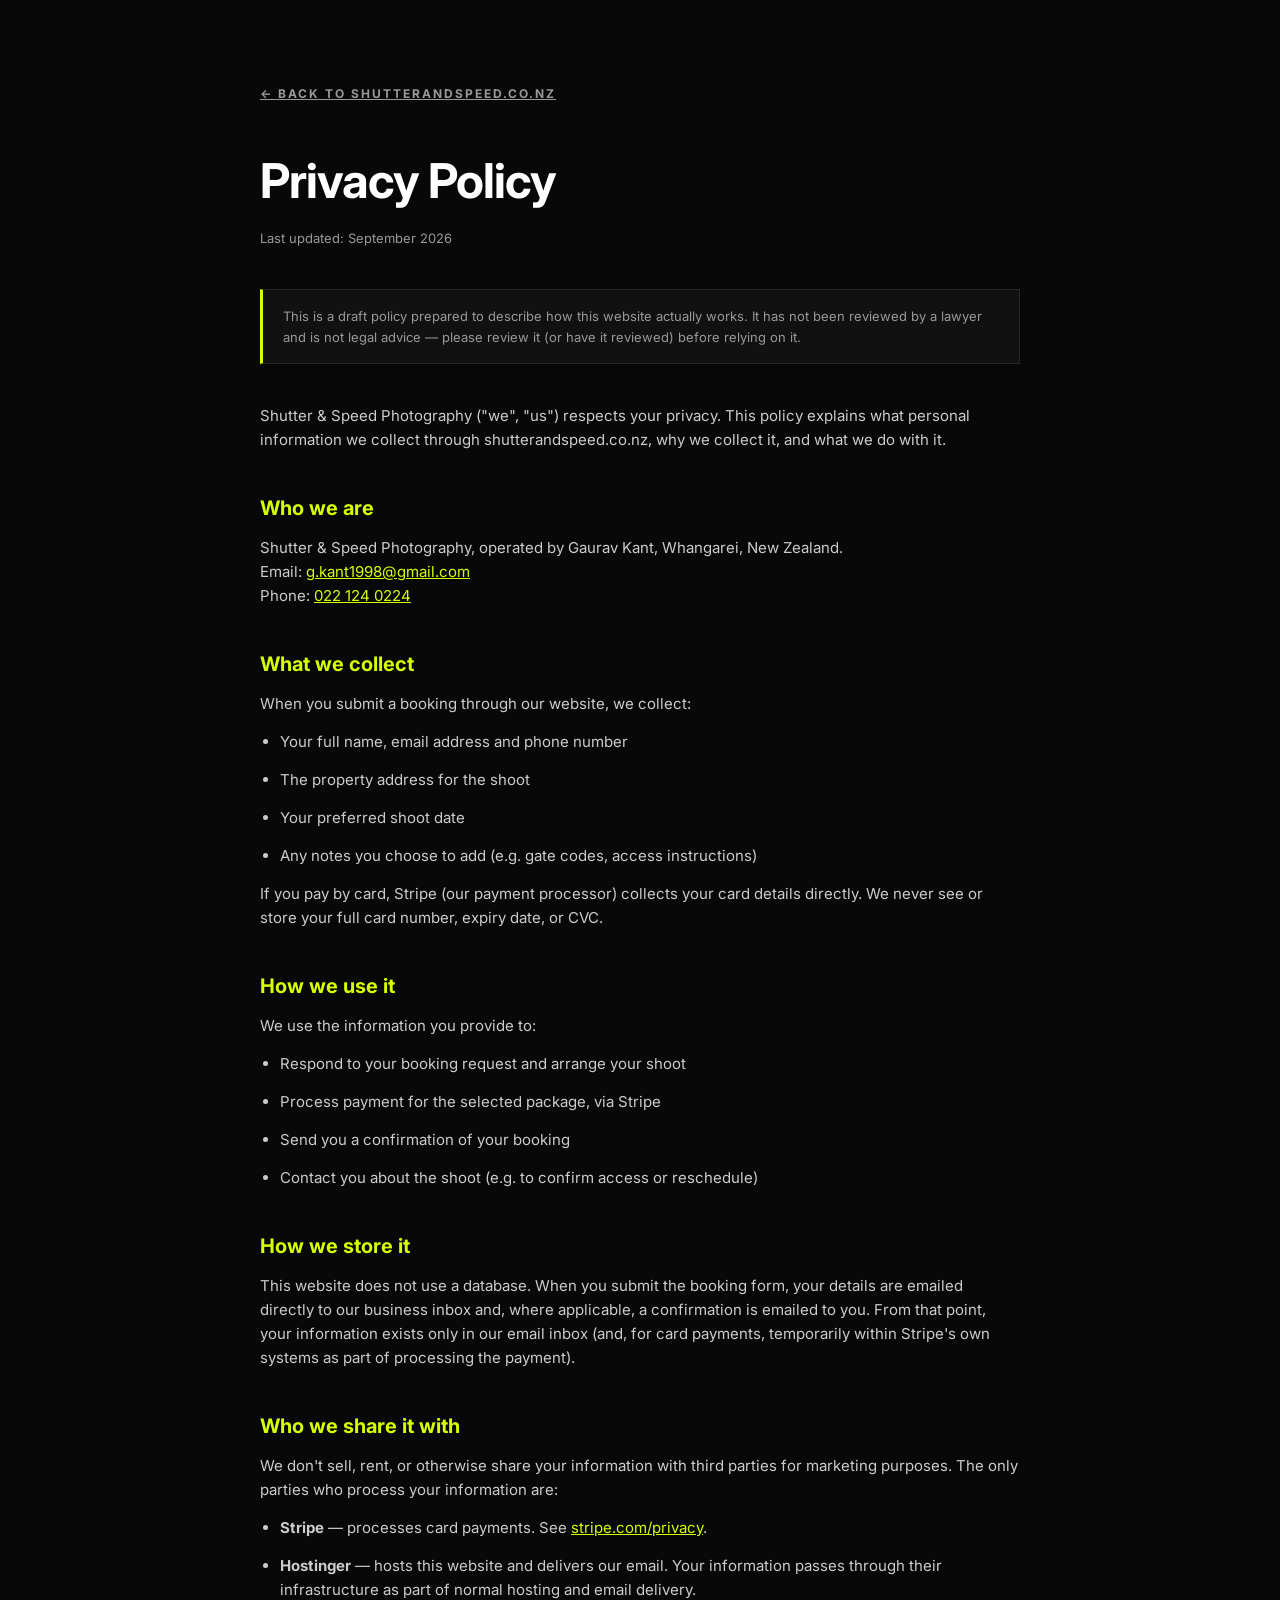
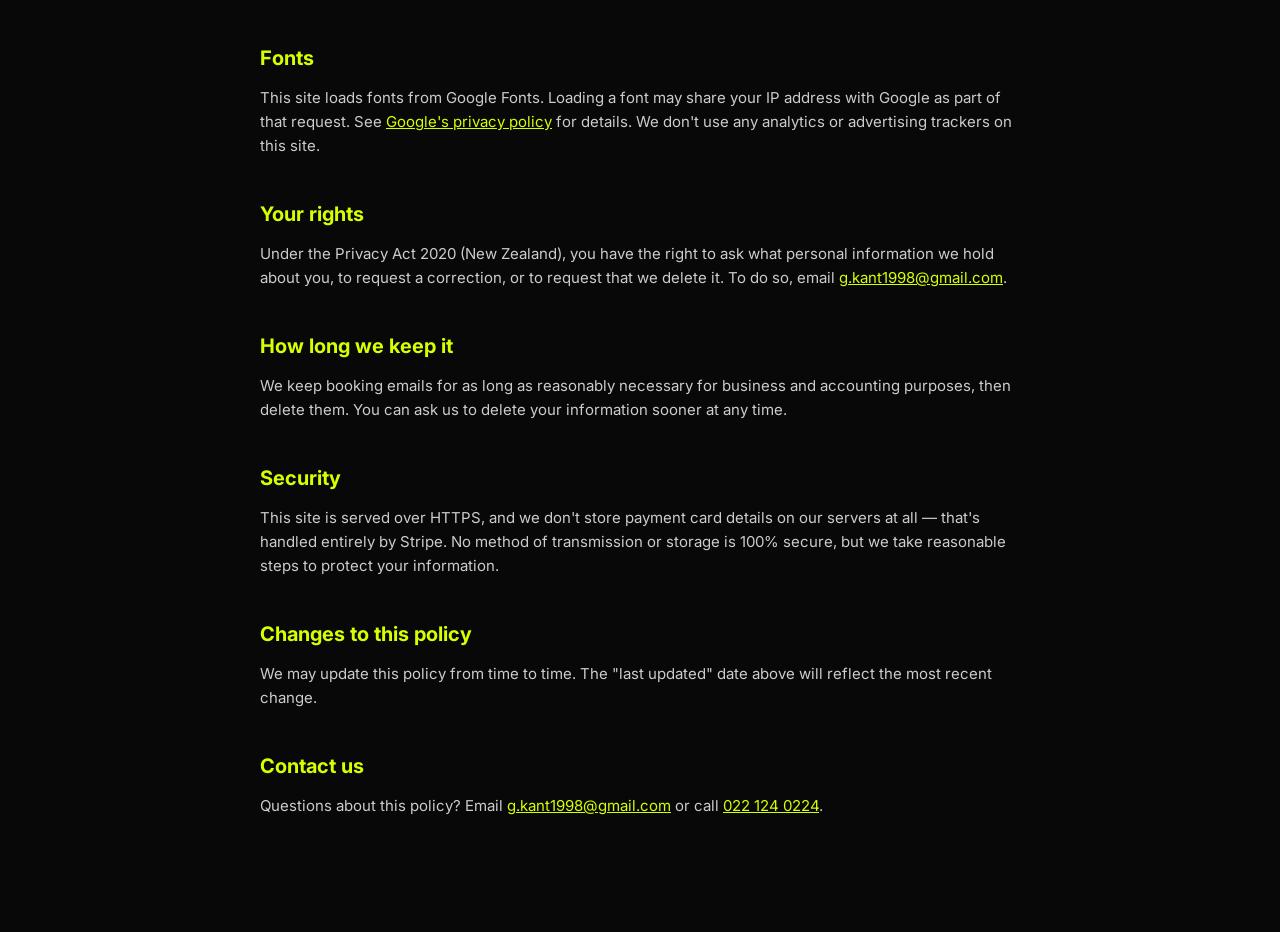
==== privacy.html @ 7725d75b "Add draft Privacy Policy and Terms of Service (Phase 14) Phase 14 content audit found no leftover pl" ====
<!DOCTYPE html>
<html lang="en">
<head>
  <meta charset="UTF-8">
  <meta name="viewport" content="width=device-width, initial-scale=1.0">
  <meta name="theme-color" content="#050505">
  <meta name="robots" content="noindex">

  <title>Privacy Policy — Shutter & Speed Photography</title>

  <link rel="icon" type="image/svg+xml"
    href="data:image/svg+xml,%3Csvg xmlns='http://www.w3.org/2000/svg' viewBox='0 0 64 64'%3E%3Crect width='64' height='64' fill='%23050505'/%3E%3Ccircle cx='32' cy='32' r='20' fill='none' stroke='%23d7ff00' stroke-width='6'/%3E%3C/svg%3E">

  <link rel="preconnect" href="https://fonts.googleapis.com">
  <link rel="preconnect" href="https://fonts.gstatic.com" crossorigin>
  <link href="https://fonts.googleapis.com/css2?family=Inter:wght@300;400;500;600;700;800;900&display=swap" rel="stylesheet">

  <style>
    :root {
      --black: #050505;
      --ink: #080808;
      --surface: #111111;
      --border: #272727;
      --muted: #999;
      --white: #fff;
      --volt: #d7ff00;
    }

    * { box-sizing: border-box; margin: 0; padding: 0; }

    body {
      background: var(--ink);
      color: var(--white);
      font-family: Inter, Arial, sans-serif;
      line-height: 1.6;
    }

    a { color: var(--volt); }

    .container {
      width: min(760px, calc(100% - 48px));
      margin: 0 auto;
      padding: 80px 0 100px;
    }

    .back-link {
      display: inline-block;
      margin-bottom: 40px;
      color: var(--muted);
      font-size: 12px;
      font-weight: 700;
      letter-spacing: 2px;
      text-transform: uppercase;
    }

    .back-link:hover { color: var(--volt); }

    h1 {
      font-size: clamp(32px, 5vw, 48px);
      letter-spacing: -1px;
      margin-bottom: 8px;
    }

    .updated {
      color: var(--muted);
      font-size: 13px;
      margin-bottom: 40px;
    }

    h2 {
      font-size: 20px;
      margin: 40px 0 12px;
      color: var(--volt);
    }

    p, li {
      color: #ccc;
      font-size: 15px;
      margin-bottom: 14px;
    }

    ul { padding-left: 20px; margin-bottom: 14px; }

    .draft-notice {
      background: var(--surface);
      border: 1px solid var(--border);
      border-left: 3px solid var(--volt);
      padding: 16px 20px;
      margin-bottom: 40px;
      font-size: 13px;
      color: var(--muted);
    }
  </style>
</head>
<body>

  <div class="container">

    <a href="/" class="back-link">&larr; Back to shutterandspeed.co.nz</a>

    <h1>Privacy Policy</h1>
    <p class="updated">Last updated: September 2026</p>

    <div class="draft-notice">
      This is a draft policy prepared to describe how this website actually
      works. It has not been reviewed by a lawyer and is not legal advice —
      please review it (or have it reviewed) before relying on it.
    </div>

    <p>
      Shutter &amp; Speed Photography ("we", "us") respects your privacy.
      This policy explains what personal information we collect through
      shutterandspeed.co.nz, why we collect it, and what we do with it.
    </p>

    <h2>Who we are</h2>
    <p>
      Shutter &amp; Speed Photography, operated by Gaurav Kant, Whangarei,
      New Zealand.<br>
      Email: <a href="mailto:g.kant1998@gmail.com">g.kant1998@gmail.com</a><br>
      Phone: <a href="tel:+64221240224">022 124 0224</a>
    </p>

    <h2>What we collect</h2>
    <p>When you submit a booking through our website, we collect:</p>
    <ul>
      <li>Your full name, email address and phone number</li>
      <li>The property address for the shoot</li>
      <li>Your preferred shoot date</li>
      <li>Any notes you choose to add (e.g. gate codes, access instructions)</li>
    </ul>
    <p>
      If you pay by card, Stripe (our payment processor) collects your card
      details directly. We never see or store your full card number, expiry
      date, or CVC.
    </p>

    <h2>How we use it</h2>
    <p>We use the information you provide to:</p>
    <ul>
      <li>Respond to your booking request and arrange your shoot</li>
      <li>Process payment for the selected package, via Stripe</li>
      <li>Send you a confirmation of your booking</li>
      <li>Contact you about the shoot (e.g. to confirm access or reschedule)</li>
    </ul>

    <h2>How we store it</h2>
    <p>
      This website does not use a database. When you submit the booking
      form, your details are emailed directly to our business inbox and,
      where applicable, a confirmation is emailed to you. From that point,
      your information exists only in our email inbox (and, for card
      payments, temporarily within Stripe's own systems as part of
      processing the payment).
    </p>

    <h2>Who we share it with</h2>
    <p>
      We don't sell, rent, or otherwise share your information with third
      parties for marketing purposes. The only parties who process your
      information are:
    </p>
    <ul>
      <li>
        <strong>Stripe</strong> — processes card payments. See
        <a href="https://stripe.com/privacy" target="_blank" rel="noopener noreferrer">stripe.com/privacy</a>.
      </li>
      <li>
        <strong>Hostinger</strong> — hosts this website and delivers our
        email. Your information passes through their infrastructure as
        part of normal hosting and email delivery.
      </li>
    </ul>

    <h2>Fonts</h2>
    <p>
      This site loads fonts from Google Fonts. Loading a font may share
      your IP address with Google as part of that request. See
      <a href="https://policies.google.com/privacy" target="_blank" rel="noopener noreferrer">Google's privacy policy</a>
      for details. We don't use any analytics or advertising trackers on
      this site.
    </p>

    <h2>Your rights</h2>
    <p>
      Under the Privacy Act 2020 (New Zealand), you have the right to ask
      what personal information we hold about you, to request a correction,
      or to request that we delete it. To do so, email
      <a href="mailto:g.kant1998@gmail.com">g.kant1998@gmail.com</a>.
    </p>

    <h2>How long we keep it</h2>
    <p>
      We keep booking emails for as long as reasonably necessary for
      business and accounting purposes, then delete them. You can ask us
      to delete your information sooner at any time.
    </p>

    <h2>Security</h2>
    <p>
      This site is served over HTTPS, and we don't store payment card
      details on our servers at all — that's handled entirely by Stripe.
      No method of transmission or storage is 100% secure, but we take
      reasonable steps to protect your information.
    </p>

    <h2>Changes to this policy</h2>
    <p>
      We may update this policy from time to time. The "last updated" date
      above will reflect the most recent change.
    </p>

    <h2>Contact us</h2>
    <p>
      Questions about this policy? Email
      <a href="mailto:g.kant1998@gmail.com">g.kant1998@gmail.com</a> or call
      <a href="tel:+64221240224">022 124 0224</a>.
    </p>

  </div>

</body>
</html>
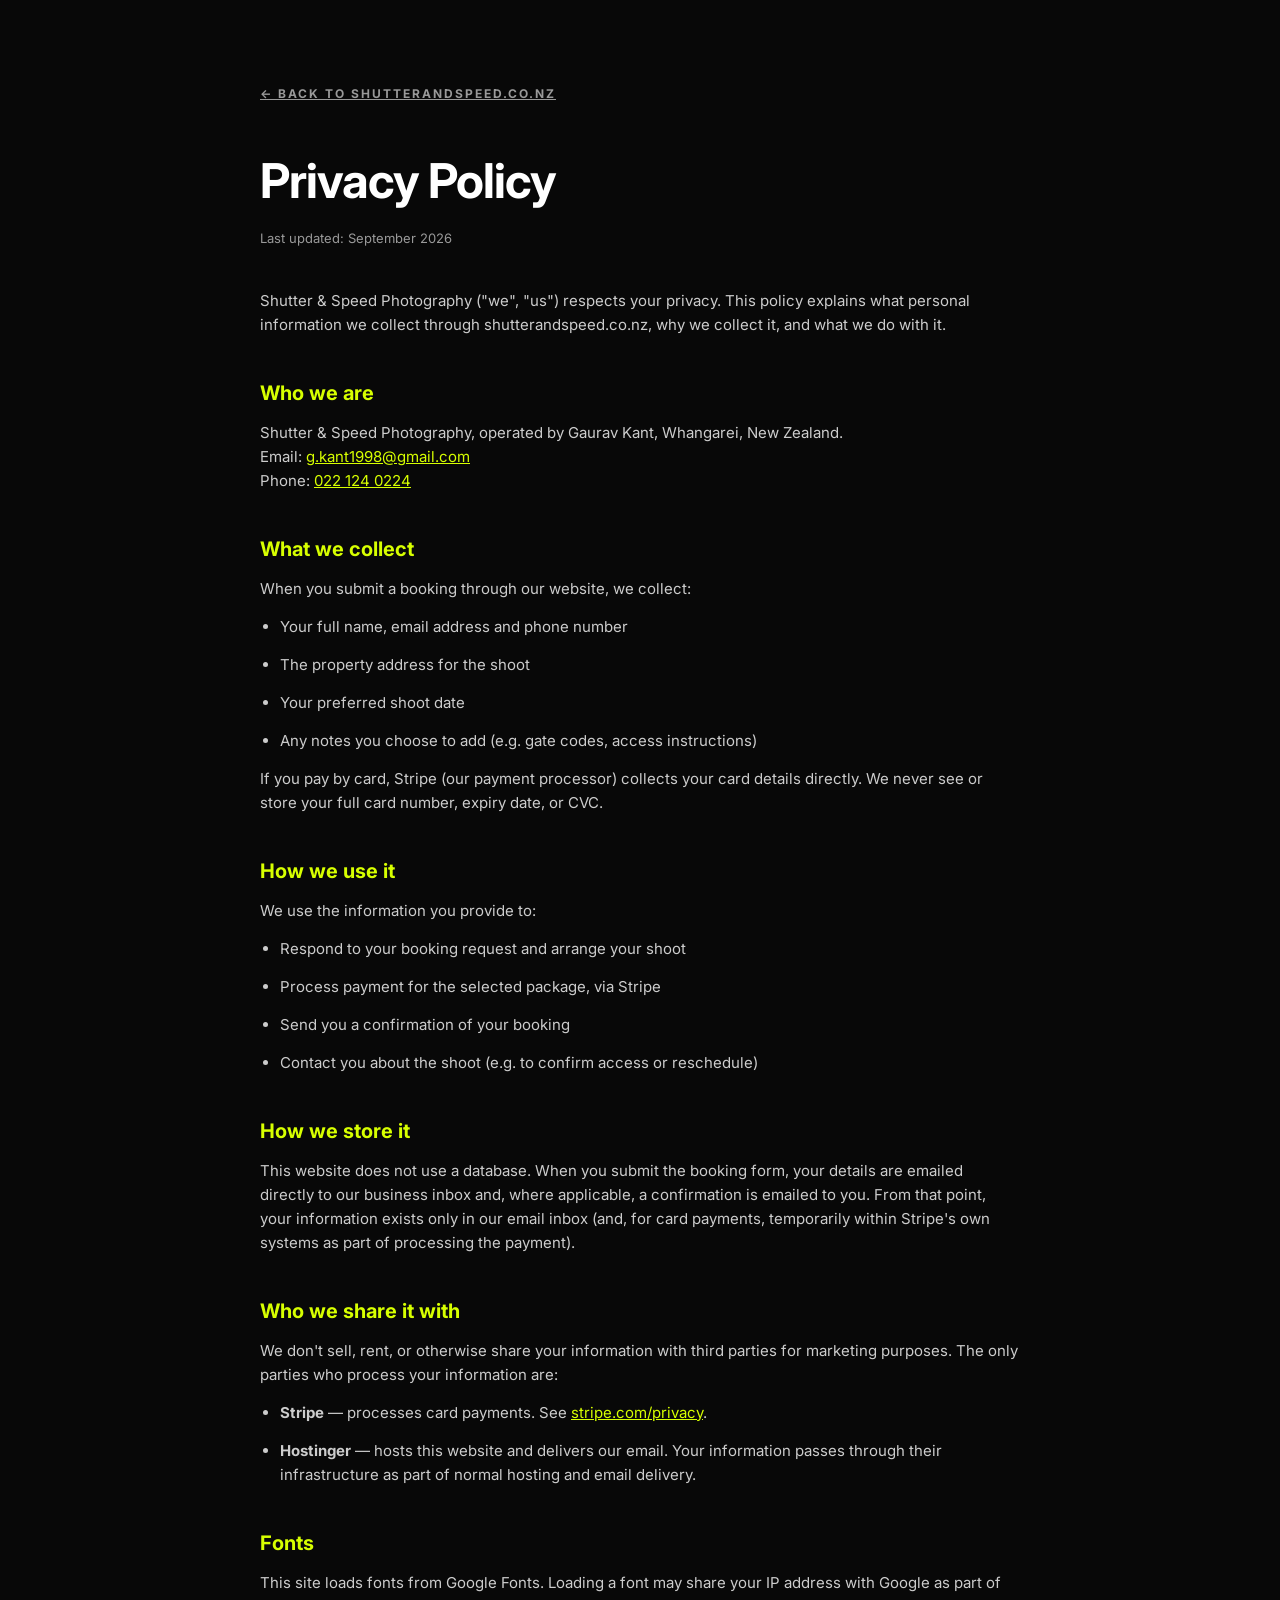
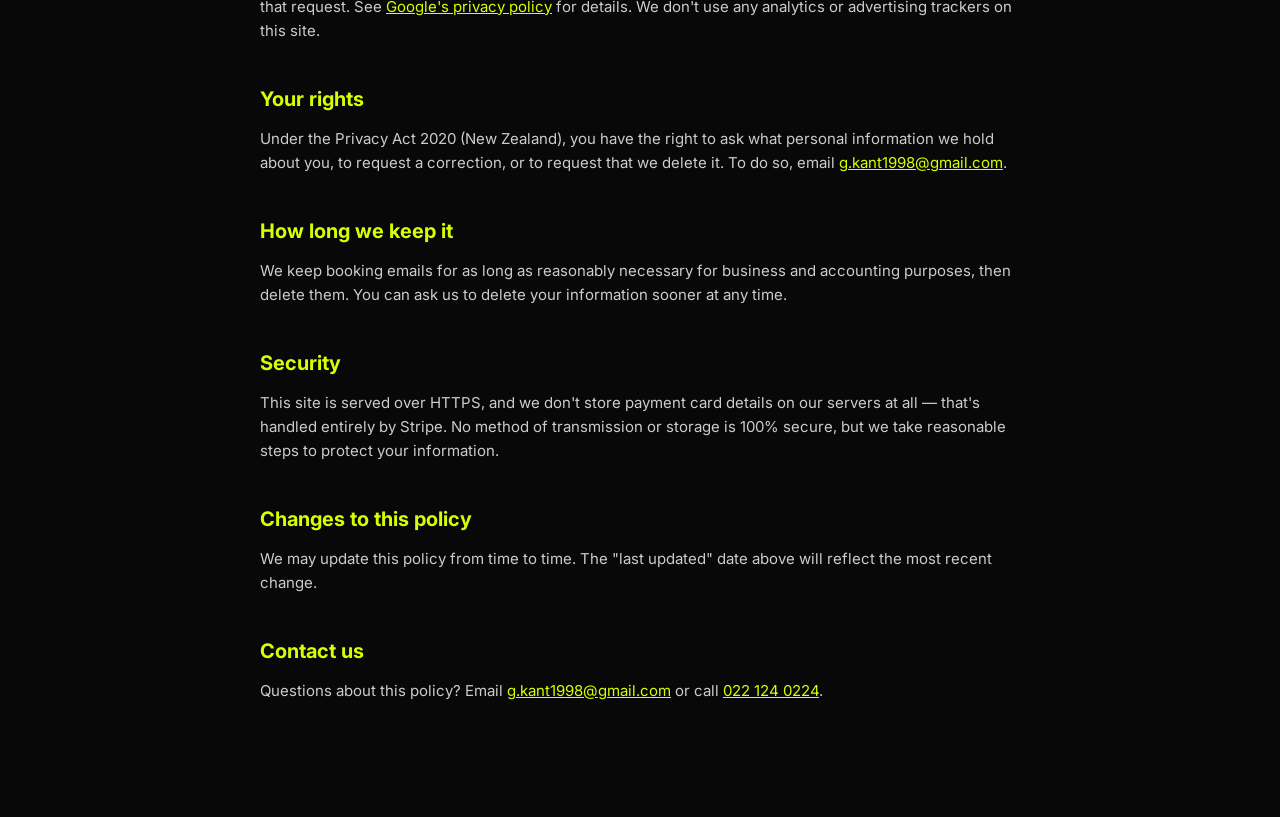
==== commit 0726d813: "Remove draft notice from Privacy Policy and Terms (approved for launch) Co-Authored-By: Claude Sonne" ====
--- a/privacy.html
+++ b/privacy.html
@@ -81,15 +81,6 @@
 
     ul { padding-left: 20px; margin-bottom: 14px; }
 
-    .draft-notice {
-      background: var(--surface);
-      border: 1px solid var(--border);
-      border-left: 3px solid var(--volt);
-      padding: 16px 20px;
-      margin-bottom: 40px;
-      font-size: 13px;
-      color: var(--muted);
-    }
   </style>
 </head>
 <body>
@@ -100,12 +91,6 @@
 
     <h1>Privacy Policy</h1>
     <p class="updated">Last updated: September 2026</p>
-
-    <div class="draft-notice">
-      This is a draft policy prepared to describe how this website actually
-      works. It has not been reviewed by a lawyer and is not legal advice —
-      please review it (or have it reviewed) before relying on it.
-    </div>
 
     <p>
       Shutter &amp; Speed Photography ("we", "us") respects your privacy.
